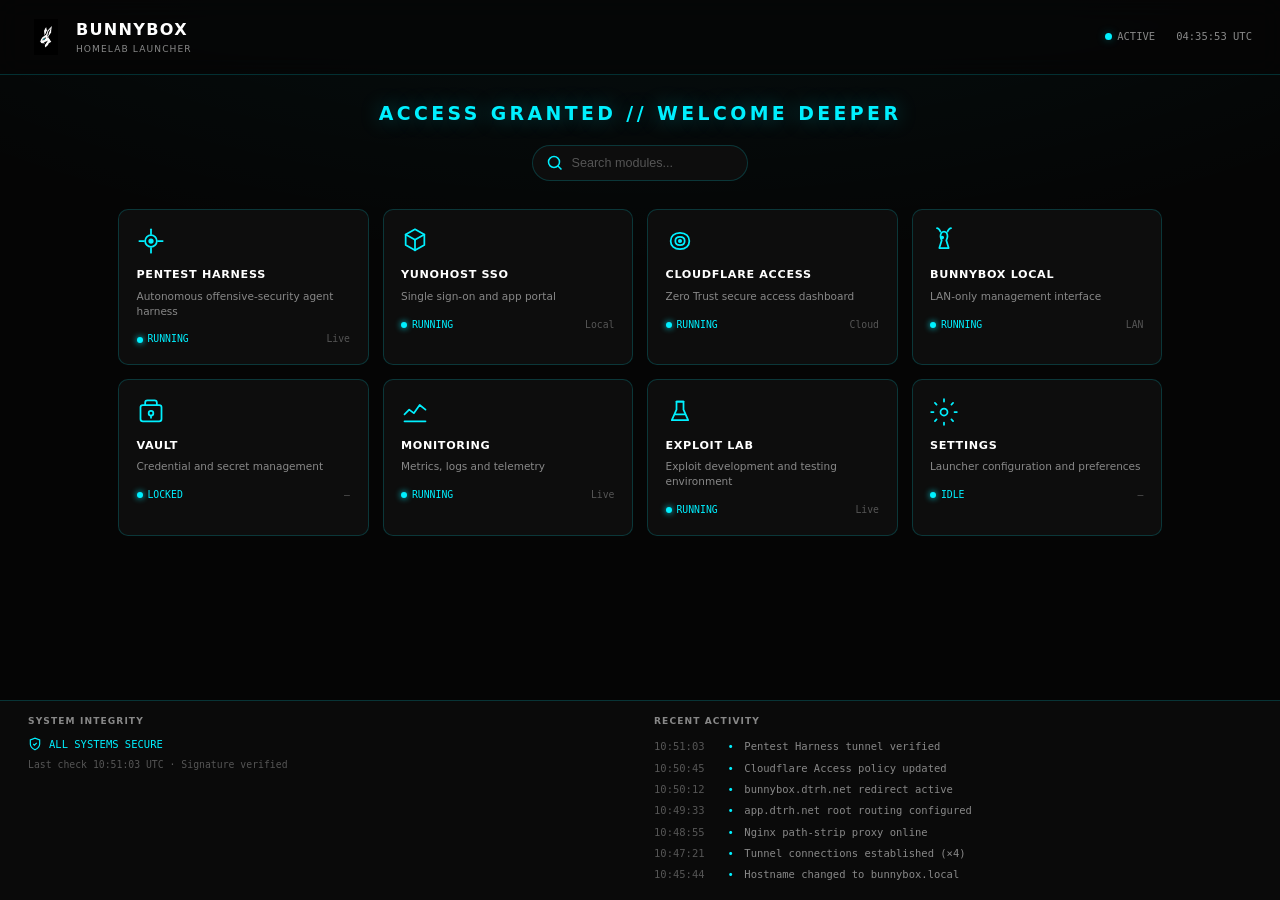
==== launcher/index.html @ 5b889dcd "Initial commit: homelab infrastructure + BunnyBox launcher - Infrastructure: bunnybox.local hostname" ====
<!DOCTYPE html>
<html lang="en">
<head>
  <meta charset="UTF-8" />
  <meta name="viewport" content="width=device-width, initial-scale=1.0" />
  <meta name="theme-color" content="#050505" />
  <meta name="description" content="BunnyBox — Homelab Launcher" />
  <title>BunnyBox — Homelab Launcher</title>
  <link rel="icon" type="image/png" href="assets/logo/bunnybox-logo-32.png" />
  <link rel="apple-touch-icon" href="assets/logo/bunnybox-logo-192.png" />
  <link rel="manifest" href="manifest.json" />
  <link rel="stylesheet" href="css/bunnybox.css" />
  <style>
    /* Inline SVG icons for the launcher */
    .icon { width: 28px; height: 28px; }
  </style>
</head>
<body>
  <div class="bb-app">

    <!-- Header -->
    <header class="bb-header">
      <div class="bb-brand">
        <img src="assets/logo/bunnybox-logo-64.png" alt="BunnyBox" class="bb-logo" />
        <div class="bb-brand-text">
          <div class="bb-brand-name">BunnyBox</div>
          <div class="bb-brand-sub">Homelab Launcher</div>
        </div>
      </div>
      <div class="bb-header-right">
        <span><span class="bb-status-dot"></span>ACTIVE</span>
        <span class="bb-mono" id="bb-clock">--:--:-- UTC</span>
      </div>
    </header>

    <!-- Access banner -->
    <div class="bb-access">
      <div class="bb-access-title">Access Granted // Welcome Deeper</div>
    </div>

    <!-- Search -->
    <div class="bb-search-wrap">
      <input type="search" class="bb-search" id="bb-search" placeholder="Search modules..." autocomplete="off" />
    </div>

    <!-- App grid -->
    <main class="bb-grid" id="bb-grid">
      <!-- Cards will be rendered by JS -->
    </main>

    <!-- Footer status -->
    <footer class="bb-footer">
      <div class="bb-footer-section">
        <h4>System Integrity</h4>
        <div class="bb-integrity">
          <svg width="14" height="14" viewBox="0 0 24 24" fill="none" stroke="currentColor" stroke-width="2">
            <path d="M12 22s8-4 8-10V5l-8-3-8 3v7c0 6 8 10 8 10z"/>
            <path d="M9 12l2 2 4-4"/>
          </svg>
          ALL SYSTEMS SECURE
        </div>
        <div style="margin-top:0.4rem;color:var(--bb-text-dim);font-family:var(--bb-mono);font-size:0.7rem;">
          Last check <span id="bb-last-check">--:--:--</span> UTC · Signature verified
        </div>
      </div>

      <div class="bb-footer-section">
        <h4>Recent Activity</h4>
        <ul class="bb-activity-list" id="bb-activity">
          <li><span class="time">--:--:--</span> <span class="dot">•</span> Initializing...</li>
        </ul>
      </div>
    </footer>

  </div>

  <script src="js/launcher.js"></script>
</body>
</html>
---- launcher/css/bunnybox.css ----
/* ============================================================
   BunnyBox Homelab Launcher — Dark Minimal Theme
   Pure Black + Cyan aesthetic
   ============================================================ */

:root {
  /* Core palette */
  --bb-bg:            #050505;
  --bb-bg-elevated:   #0a0a0a;
  --bb-bg-card:       #0d0d0d;
  --bb-bg-hover:      #121212;
  
  --bb-cyan:          #00F0FF;
  --bb-cyan-dim:      rgba(0, 240, 255, 0.15);
  --bb-cyan-glow:     rgba(0, 240, 255, 0.35);
  
  --bb-white:         #ffffff;
  --bb-text:          #e0e0e0;
  --bb-text-muted:    #888888;
  --bb-text-dim:      #555555;
  
  --bb-border:        rgba(0, 240, 255, 0.18);
  --bb-border-strong: rgba(0, 240, 255, 0.45);
  
  --bb-success:       #00F0FF;
  --bb-warning:       #FFB800;
  --bb-danger:        #FF3366;
  
  --bb-radius:        10px;
  --bb-radius-sm:     6px;
  --bb-transition:    180ms cubic-bezier(0.4, 0, 0.2, 1);
  
  --bb-font:          'Inter', 'SF Pro Display', -apple-system, BlinkMacSystemFont, 'Segoe UI', system-ui, sans-serif;
  --bb-mono:          'JetBrains Mono', 'SF Mono', 'Fira Code', ui-monospace, monospace;
}

/* Reset & base */
*, *::before, *::after {
  box-sizing: border-box;
  margin: 0;
  padding: 0;
}

html, body {
  height: 100%;
  background: var(--bb-bg);
  color: var(--bb-text);
  font-family: var(--bb-font);
  font-size: 14px;
  line-height: 1.5;
  -webkit-font-smoothing: antialiased;
}

/* Layout */
.bb-app {
  min-height: 100vh;
  display: flex;
  flex-direction: column;
  background: 
    radial-gradient(ellipse 80% 50% at 50% -20%, rgba(0, 240, 255, 0.06), transparent),
    var(--bb-bg);
}

/* Header */
.bb-header {
  display: flex;
  align-items: center;
  justify-content: space-between;
  padding: 1.25rem 2rem;
  border-bottom: 1px solid var(--bb-border);
  background: rgba(5, 5, 5, 0.8);
  backdrop-filter: blur(12px);
}

.bb-brand {
  display: flex;
  align-items: center;
  gap: 0.85rem;
}

.bb-logo {
  width: 36px;
  height: 36px;
  object-fit: contain;
}

.bb-brand-text {
  display: flex;
  flex-direction: column;
  gap: 1px;
}

.bb-brand-name {
  font-size: 1.15rem;
  font-weight: 700;
  letter-spacing: 0.08em;
  color: var(--bb-white);
  text-transform: uppercase;
}

.bb-brand-sub {
  font-size: 0.65rem;
  letter-spacing: 0.12em;
  color: var(--bb-text-muted);
  text-transform: uppercase;
}

.bb-header-right {
  display: flex;
  align-items: center;
  gap: 1.5rem;
  font-family: var(--bb-mono);
  font-size: 0.75rem;
  color: var(--bb-text-muted);
}

.bb-status-dot {
  display: inline-block;
  width: 7px;
  height: 7px;
  border-radius: 50%;
  background: var(--bb-cyan);
  box-shadow: 0 0 8px var(--bb-cyan-glow);
  margin-right: 0.4rem;
}

/* Access banner */
.bb-access {
  text-align: center;
  padding: 1.75rem 1rem 1.25rem;
}

.bb-access-title {
  font-size: 1.35rem;
  font-weight: 600;
  letter-spacing: 0.18em;
  color: var(--bb-cyan);
  text-transform: uppercase;
  text-shadow: 0 0 20px var(--bb-cyan-glow);
}

/* Search */
.bb-search-wrap {
  max-width: 480px;
  margin: 0 auto 2rem;
  padding: 0 1.5rem;
}

.bb-search {
  width: 100%;
  background: var(--bb-bg-card);
  border: 1px solid var(--bb-border);
  border-radius: 999px;
  padding: 0.7rem 1.25rem 0.7rem 2.75rem;
  color: var(--bb-text);
  font-size: 0.9rem;
  outline: none;
  transition: border-color var(--bb-transition), box-shadow var(--bb-transition);
  background-image: url("data:image/svg+xml,%3Csvg xmlns='http://www.w3.org/2000/svg' width='16' height='16' fill='none' stroke='%2300F0FF' stroke-width='1.5'%3E%3Ccircle cx='7' cy='7' r='5.5'/%3E%3Cpath d='M11 11l3.5 3.5'/%3E%3C/svg%3E");
  background-repeat: no-repeat;
  background-position: 1rem center;
}

.bb-search::placeholder {
  color: var(--bb-text-dim);
}

.bb-search:focus {
  border-color: var(--bb-border-strong);
  box-shadow: 0 0 0 3px var(--bb-cyan-dim);
}

/* App grid */
.bb-grid {
  display: grid;
  grid-template-columns: repeat(auto-fill, minmax(220px, 1fr));
  gap: 1rem;
  padding: 0 2rem 2rem;
  max-width: 1100px;
  margin: 0 auto;
  width: 100%;
}

/* App card */
.bb-card {
  position: relative;
  background: var(--bb-bg-card);
  border: 1px solid var(--bb-border);
  border-radius: var(--bb-radius);
  padding: 1.25rem;
  cursor: pointer;
  transition: 
    transform var(--bb-transition),
    border-color var(--bb-transition),
    background var(--bb-transition),
    box-shadow var(--bb-transition);
  overflow: hidden;
}

.bb-card::before {
  content: '';
  position: absolute;
  inset: 0;
  background: linear-gradient(135deg, var(--bb-cyan-dim), transparent 60%);
  opacity: 0;
  transition: opacity var(--bb-transition);
  pointer-events: none;
}

.bb-card:hover {
  transform: translateY(-3px);
  border-color: var(--bb-border-strong);
  background: var(--bb-bg-hover);
  box-shadow: 0 8px 24px rgba(0, 0, 0, 0.4), 0 0 20px var(--bb-cyan-dim);
}

.bb-card:hover::before {
  opacity: 1;
}

.bb-card-icon {
  width: 28px;
  height: 28px;
  margin-bottom: 0.85rem;
  color: var(--bb-cyan);
}

.bb-card-icon svg {
  width: 100%;
  height: 100%;
}

.bb-card-title {
  font-size: 0.8rem;
  font-weight: 600;
  letter-spacing: 0.06em;
  text-transform: uppercase;
  color: var(--bb-white);
  margin-bottom: 0.35rem;
}

.bb-card-desc {
  font-size: 0.75rem;
  color: var(--bb-text-muted);
  line-height: 1.4;
  margin-bottom: 1rem;
}

.bb-card-meta {
  display: flex;
  align-items: center;
  justify-content: space-between;
  font-family: var(--bb-mono);
  font-size: 0.7rem;
}

.bb-status {
  display: flex;
  align-items: center;
  gap: 0.35rem;
  color: var(--bb-cyan);
}

.bb-status::before {
  content: '';
  width: 6px;
  height: 6px;
  border-radius: 50%;
  background: currentColor;
  box-shadow: 0 0 6px currentColor;
}

.bb-uptime {
  color: var(--bb-text-dim);
}

/* Bottom status bar */
.bb-footer {
  margin-top: auto;
  border-top: 1px solid var(--bb-border);
  background: var(--bb-bg-elevated);
  padding: 1rem 2rem;
  display: grid;
  grid-template-columns: 1fr 1fr;
  gap: 2rem;
  font-size: 0.75rem;
}

.bb-footer-section h4 {
  font-size: 0.65rem;
  letter-spacing: 0.12em;
  text-transform: uppercase;
  color: var(--bb-text-muted);
  margin-bottom: 0.6rem;
}

.bb-integrity {
  display: flex;
  align-items: center;
  gap: 0.5rem;
  color: var(--bb-cyan);
  font-family: var(--bb-mono);
}

.bb-activity-list {
  list-style: none;
  font-family: var(--bb-mono);
  color: var(--bb-text-muted);
}

.bb-activity-list li {
  display: flex;
  gap: 0.75rem;
  padding: 0.2rem 0;
}

.bb-activity-list .time {
  color: var(--bb-text-dim);
  min-width: 4.5rem;
}

.bb-activity-list .dot {
  color: var(--bb-cyan);
}

/* Utility */
.bb-mono {
  font-family: var(--bb-mono);
}

/* Responsive */
@media (max-width: 700px) {
  .bb-header {
    padding: 1rem;
  }
  
  .bb-grid {
    padding: 0 1rem 1.5rem;
    grid-template-columns: 1fr 1fr;
  }
  
  .bb-footer {
    grid-template-columns: 1fr;
    gap: 1.25rem;
    padding: 1rem;
  }
}
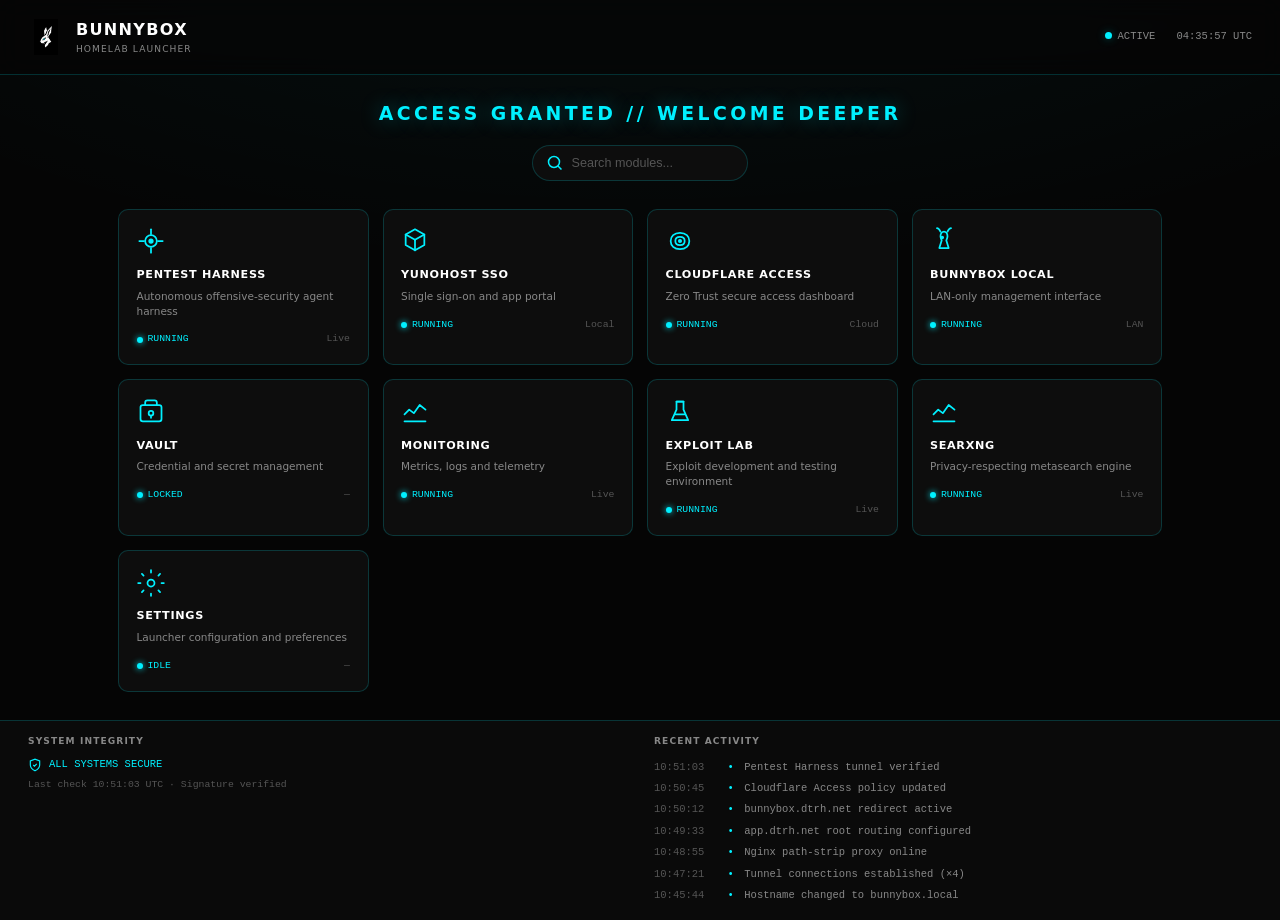
==== commit 5e702167: "Wire launcher.jpg in as Open Graph/Twitter preview image" ====
--- a/launcher/index.html
+++ b/launcher/index.html
@@ -5,6 +5,13 @@
   <meta name="viewport" content="width=device-width, initial-scale=1.0" />
   <meta name="theme-color" content="#050505" />
   <meta name="description" content="BunnyBox — Homelab Launcher" />
+  <meta property="og:title" content="BunnyBox \u2014 Homelab Launcher" />
+  <meta property="og:description" content="BunnyBox \u2014 Homelab Launcher" />
+  <meta property="og:type" content="website" />
+  <meta property="og:url" content="https://bunnybox.dtrh.net/" />
+  <meta property="og:image" content="https://bunnybox.dtrh.net/assets/images/launcher.jpg" />
+  <meta name="twitter:card" content="summary_large_image" />
+  <meta name="twitter:image" content="https://bunnybox.dtrh.net/assets/images/launcher.jpg" />
   <title>BunnyBox — Homelab Launcher</title>
   <link rel="icon" type="image/png" href="assets/logo/bunnybox-logo-32.png" />
   <link rel="apple-touch-icon" href="assets/logo/bunnybox-logo-192.png" />
